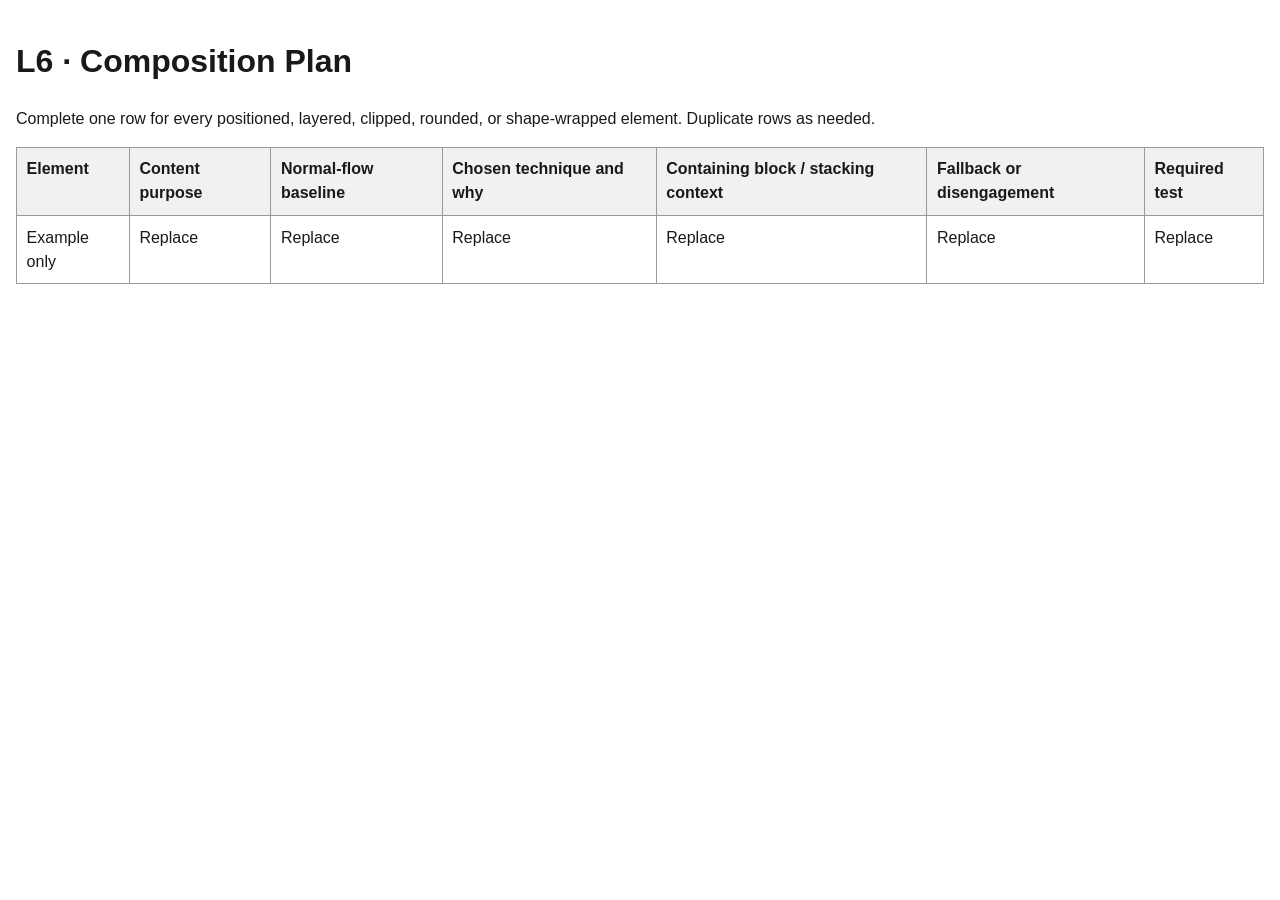
==== composition-plan.html @ c1ea3a9c "Original Files" ====
<!doctype html>
<html lang="en">
    <head>
        <meta charset="utf-8">
        <meta name="viewport" content="width=device-width,initial-scale=1">
        <title>Composition Plan</title>
        <style>
            body{
                font-family:Arial,sans-serif;
                line-height:1.5;
                max-width:90rem;
                margin:auto;
                padding:1rem;
                color:#191919;
                }
            table{
                width:100%;
                border-collapse:collapse;
                }
            th,td{
                padding:.6rem;
                border:1px solid #999;
                text-align:left;
                vertical-align:top;
                }
            th{
                background:#f1f1f1;
                }
        </style>
        </head>
        <body>
            <h1>L6 · Composition Plan</h1>
            <p>Complete one row for every positioned, layered, clipped, rounded, or shape-wrapped element. Duplicate rows as needed.</p>
            <table>
                <thead>
                    <tr>
                        <th>Element</th>
                        <th>Content purpose</th>
                        <th>Normal-flow baseline</th>
                        <th>Chosen technique and why</th>
                        <th>Containing block / stacking context</th>
                        <th>Fallback or disengagement</th>
                        <th>Required test</th>
                    </tr>
                </thead>
                <tbody>
                    <tr>
                        <td>Example only</td>
                        <td>Replace</td>
                        <td>Replace</td>
                        <td>Replace</td>
                        <td>Replace</td>
                        <td>Replace</td>
                        <td>Replace</td>
                    </tr>
                </tbody>
            </table>
        </body>
        </html>
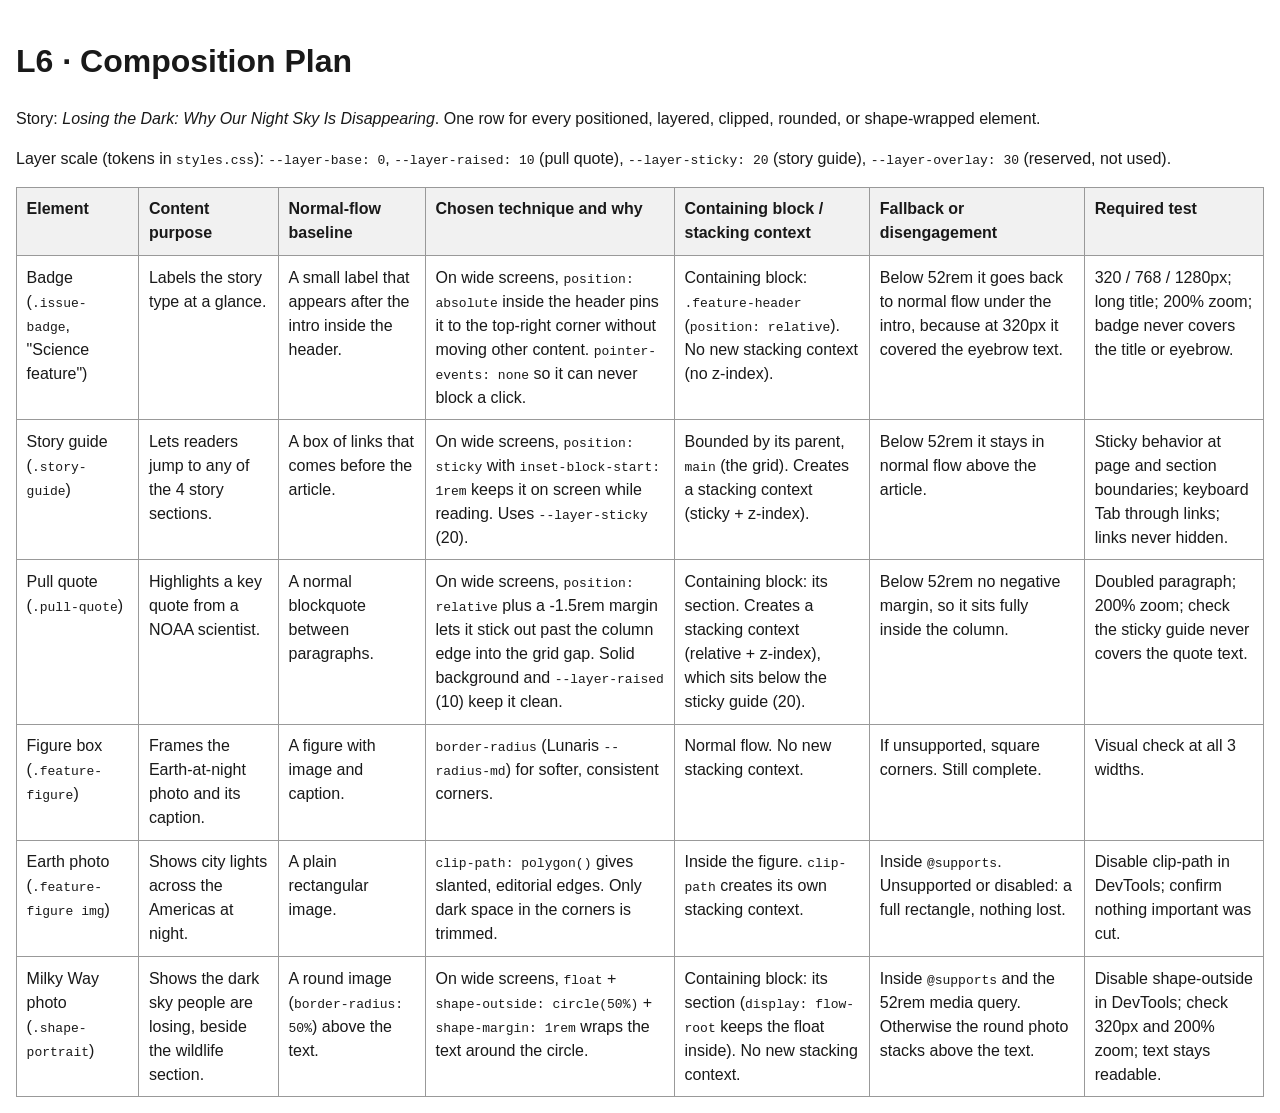
==== commit da438fd1: "Fix overlap and badge issues; add composition plan" ====
--- a/composition-plan.html
+++ b/composition-plan.html
@@ -1,59 +1,127 @@
 <!doctype html>
 <html lang="en">
-    <head>
-        <meta charset="utf-8">
-        <meta name="viewport" content="width=device-width,initial-scale=1">
-        <title>Composition Plan</title>
-        <style>
-            body{
-                font-family:Arial,sans-serif;
-                line-height:1.5;
-                max-width:90rem;
-                margin:auto;
-                padding:1rem;
-                color:#191919;
-                }
-            table{
-                width:100%;
-                border-collapse:collapse;
-                }
-            th,td{
-                padding:.6rem;
-                border:1px solid #999;
-                text-align:left;
-                vertical-align:top;
-                }
-            th{
-                background:#f1f1f1;
-                }
-        </style>
-        </head>
-        <body>
-            <h1>L6 · Composition Plan</h1>
-            <p>Complete one row for every positioned, layered, clipped, rounded, or shape-wrapped element. Duplicate rows as needed.</p>
-            <table>
-                <thead>
-                    <tr>
-                        <th>Element</th>
-                        <th>Content purpose</th>
-                        <th>Normal-flow baseline</th>
-                        <th>Chosen technique and why</th>
-                        <th>Containing block / stacking context</th>
-                        <th>Fallback or disengagement</th>
-                        <th>Required test</th>
-                    </tr>
-                </thead>
-                <tbody>
-                    <tr>
-                        <td>Example only</td>
-                        <td>Replace</td>
-                        <td>Replace</td>
-                        <td>Replace</td>
-                        <td>Replace</td>
-                        <td>Replace</td>
-                        <td>Replace</td>
-                    </tr>
-                </tbody>
-            </table>
-        </body>
-        </html>
+
+<head>
+    <meta charset="utf-8">
+    <meta name="viewport" content="width=device-width,initial-scale=1">
+    <title>Composition Plan</title>
+    <style>
+        body {
+            font-family: Arial, sans-serif;
+            line-height: 1.5;
+            max-width: 90rem;
+            margin: auto;
+            padding: 1rem;
+            color: #191919;
+        }
+
+        table {
+            width: 100%;
+            border-collapse: collapse;
+        }
+
+        th,
+        td {
+            padding: .6rem;
+            border: 1px solid #999;
+            text-align: left;
+            vertical-align: top;
+        }
+
+        th {
+            background: #f1f1f1;
+        }
+    </style>
+</head>
+
+<body>
+    <h1>L6 · Composition Plan</h1>
+    <p>Story: <em>Losing the Dark: Why Our Night Sky Is Disappearing</em>. One row for every positioned, layered,
+        clipped, rounded, or shape-wrapped element.</p>
+    <p>Layer scale (tokens in <code>styles.css</code>): <code>--layer-base: 0</code>, <code>--layer-raised: 10</code>
+        (pull quote), <code>--layer-sticky: 20</code> (story guide), <code>--layer-overlay: 30</code> (reserved, not
+        used).</p>
+    <table>
+        <thead>
+            <tr>
+                <th>Element</th>
+                <th>Content purpose</th>
+                <th>Normal-flow baseline</th>
+                <th>Chosen technique and why</th>
+                <th>Containing block / stacking context</th>
+                <th>Fallback or disengagement</th>
+                <th>Required test</th>
+            </tr>
+        </thead>
+        <tbody>
+            <tr>
+                <td>Badge (<code>.issue-badge</code>, "Science feature")</td>
+                <td>Labels the story type at a glance.</td>
+                <td>A small label that appears after the intro inside the header.</td>
+                <td>On wide screens, <code>position: absolute</code> inside the header pins it to the top-right corner
+                    without moving other content. <code>pointer-events: none</code> so it can never block a click.</td>
+                <td>Containing block: <code>.feature-header</code> (<code>position: relative</code>). No new stacking
+                    context (no z-index).</td>
+                <td>Below 52rem it goes back to normal flow under the intro, because at 320px it covered the eyebrow
+                    text.</td>
+                <td>320 / 768 / 1280px; long title; 200% zoom; badge never covers the title or eyebrow.</td>
+            </tr>
+            <tr>
+                <td>Story guide (<code>.story-guide</code>)</td>
+                <td>Lets readers jump to any of the 4 story sections.</td>
+                <td>A box of links that comes before the article.</td>
+                <td>On wide screens, <code>position: sticky</code> with <code>inset-block-start: 1rem</code> keeps it on
+                    screen while reading. Uses <code>--layer-sticky</code> (20).</td>
+                <td>Bounded by its parent, <code>main</code> (the grid). Creates a stacking context (sticky + z-index).
+                </td>
+                <td>Below 52rem it stays in normal flow above the article.</td>
+                <td>Sticky behavior at page and section boundaries; keyboard Tab through links; links never hidden.</td>
+            </tr>
+            <tr>
+                <td>Pull quote (<code>.pull-quote</code>)</td>
+                <td>Highlights a key quote from a NOAA scientist.</td>
+                <td>A normal blockquote between paragraphs.</td>
+                <td>On wide screens, <code>position: relative</code> plus a -1.5rem margin lets it stick out past the
+                    column edge into the grid gap. Solid background and <code>--layer-raised</code> (10) keep it clean.
+                </td>
+                <td>Containing block: its section. Creates a stacking context (relative + z-index), which sits below the
+                    sticky guide (20).</td>
+                <td>Below 52rem no negative margin, so it sits fully inside the column.</td>
+                <td>Doubled paragraph; 200% zoom; check the sticky guide never covers the quote text.</td>
+            </tr>
+            <tr>
+                <td>Figure box (<code>.feature-figure</code>)</td>
+                <td>Frames the Earth-at-night photo and its caption.</td>
+                <td>A figure with image and caption.</td>
+                <td><code>border-radius</code> (Lunaris <code>--radius-md</code>) for softer, consistent corners.</td>
+                <td>Normal flow. No new stacking context.</td>
+                <td>If unsupported, square corners. Still complete.</td>
+                <td>Visual check at all 3 widths.</td>
+            </tr>
+            <tr>
+                <td>Earth photo (<code>.feature-figure img</code>)</td>
+                <td>Shows city lights across the Americas at night.</td>
+                <td>A plain rectangular image.</td>
+                <td><code>clip-path: polygon()</code> gives slanted, editorial edges. Only dark space in the corners is
+                    trimmed.</td>
+                <td>Inside the figure. <code>clip-path</code> creates its own stacking context.</td>
+                <td>Inside <code>@supports</code>. Unsupported or disabled: a full rectangle, nothing lost.</td>
+                <td>Disable clip-path in DevTools; confirm nothing important was cut.</td>
+            </tr>
+            <tr>
+                <td>Milky Way photo (<code>.shape-portrait</code>)</td>
+                <td>Shows the dark sky people are losing, beside the wildlife section.</td>
+                <td>A round image (<code>border-radius: 50%</code>) above the text.</td>
+                <td>On wide screens, <code>float</code> + <code>shape-outside: circle(50%)</code> +
+                    <code>shape-margin: 1rem</code> wraps the text around the circle.</td>
+                <td>Containing block: its section (<code>display: flow-root</code> keeps the float inside). No new
+                    stacking context.</td>
+                <td>Inside <code>@supports</code> and the 52rem media query. Otherwise the round photo stacks above the
+                    text.</td>
+                <td>Disable shape-outside in DevTools; check 320px and 200% zoom; text stays readable.</td>
+            </tr>
+        </tbody>
+    </table>
+</body>
+
+</html>
